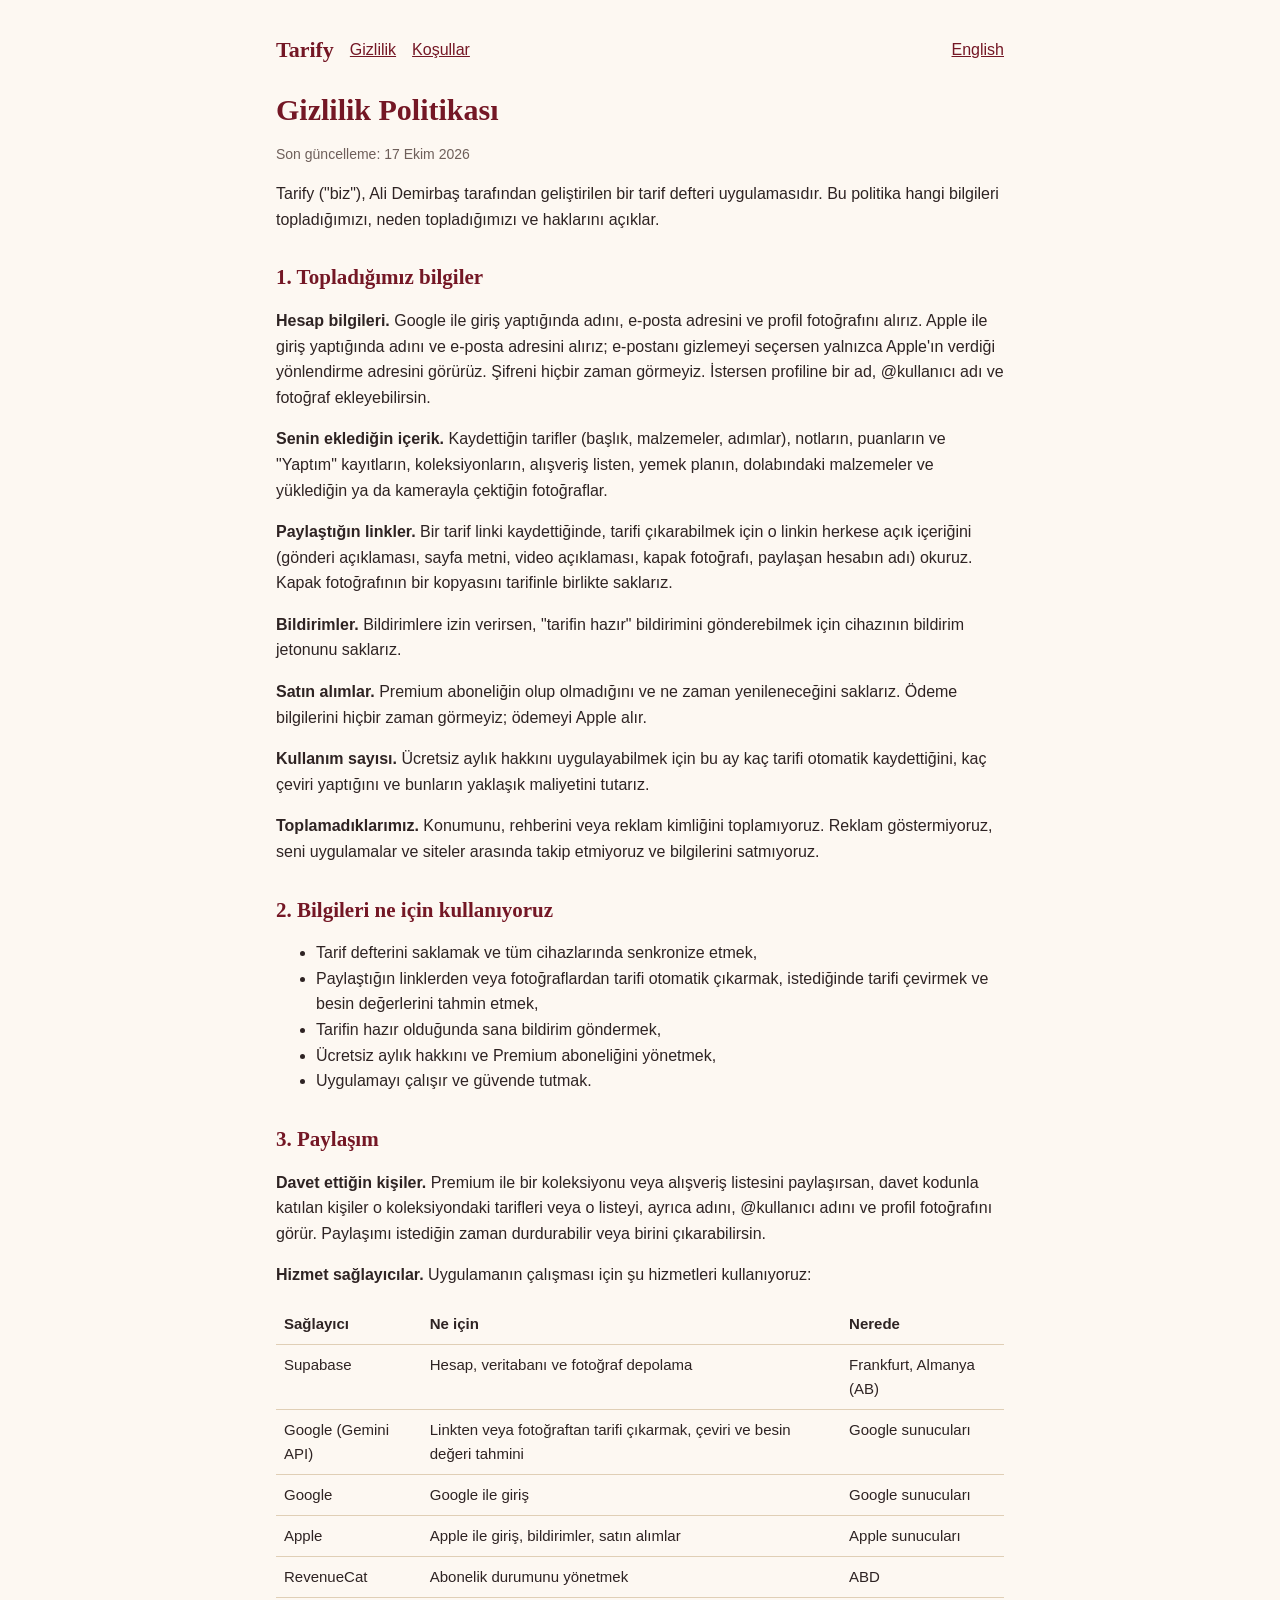
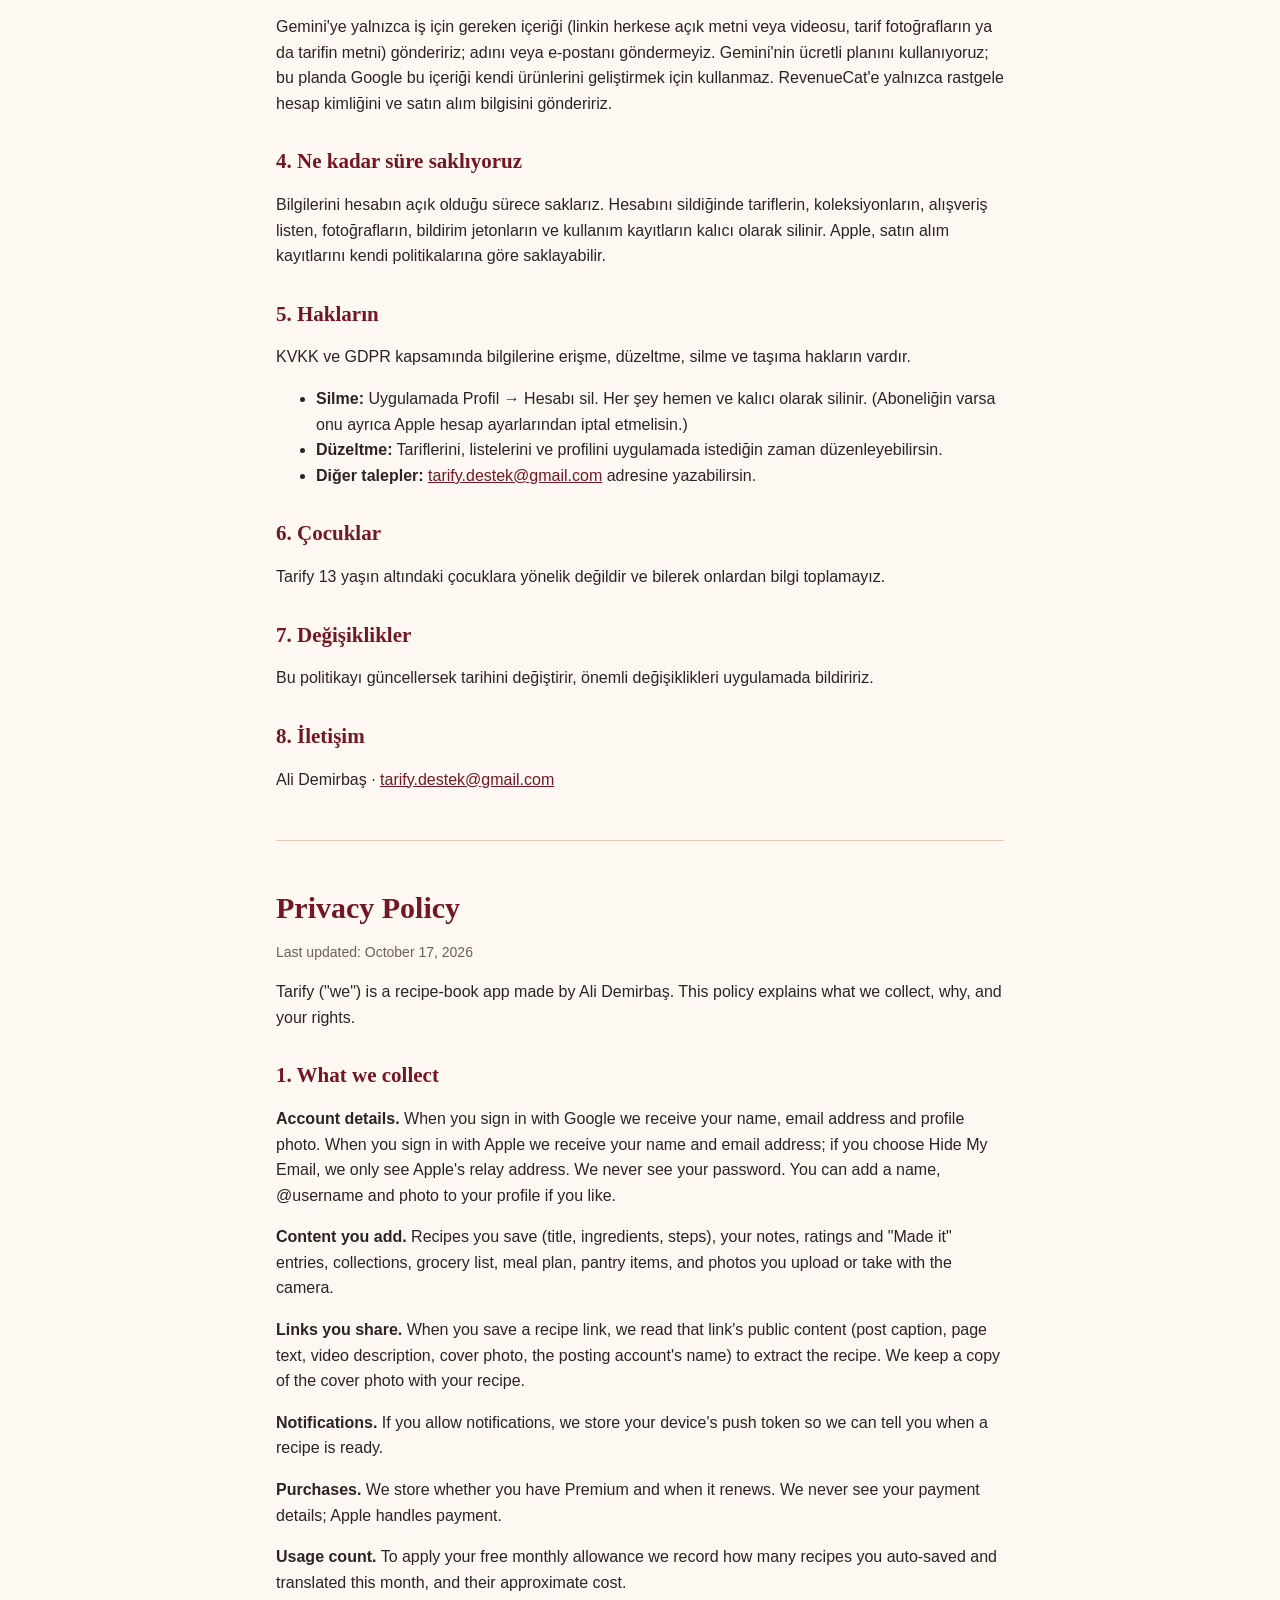
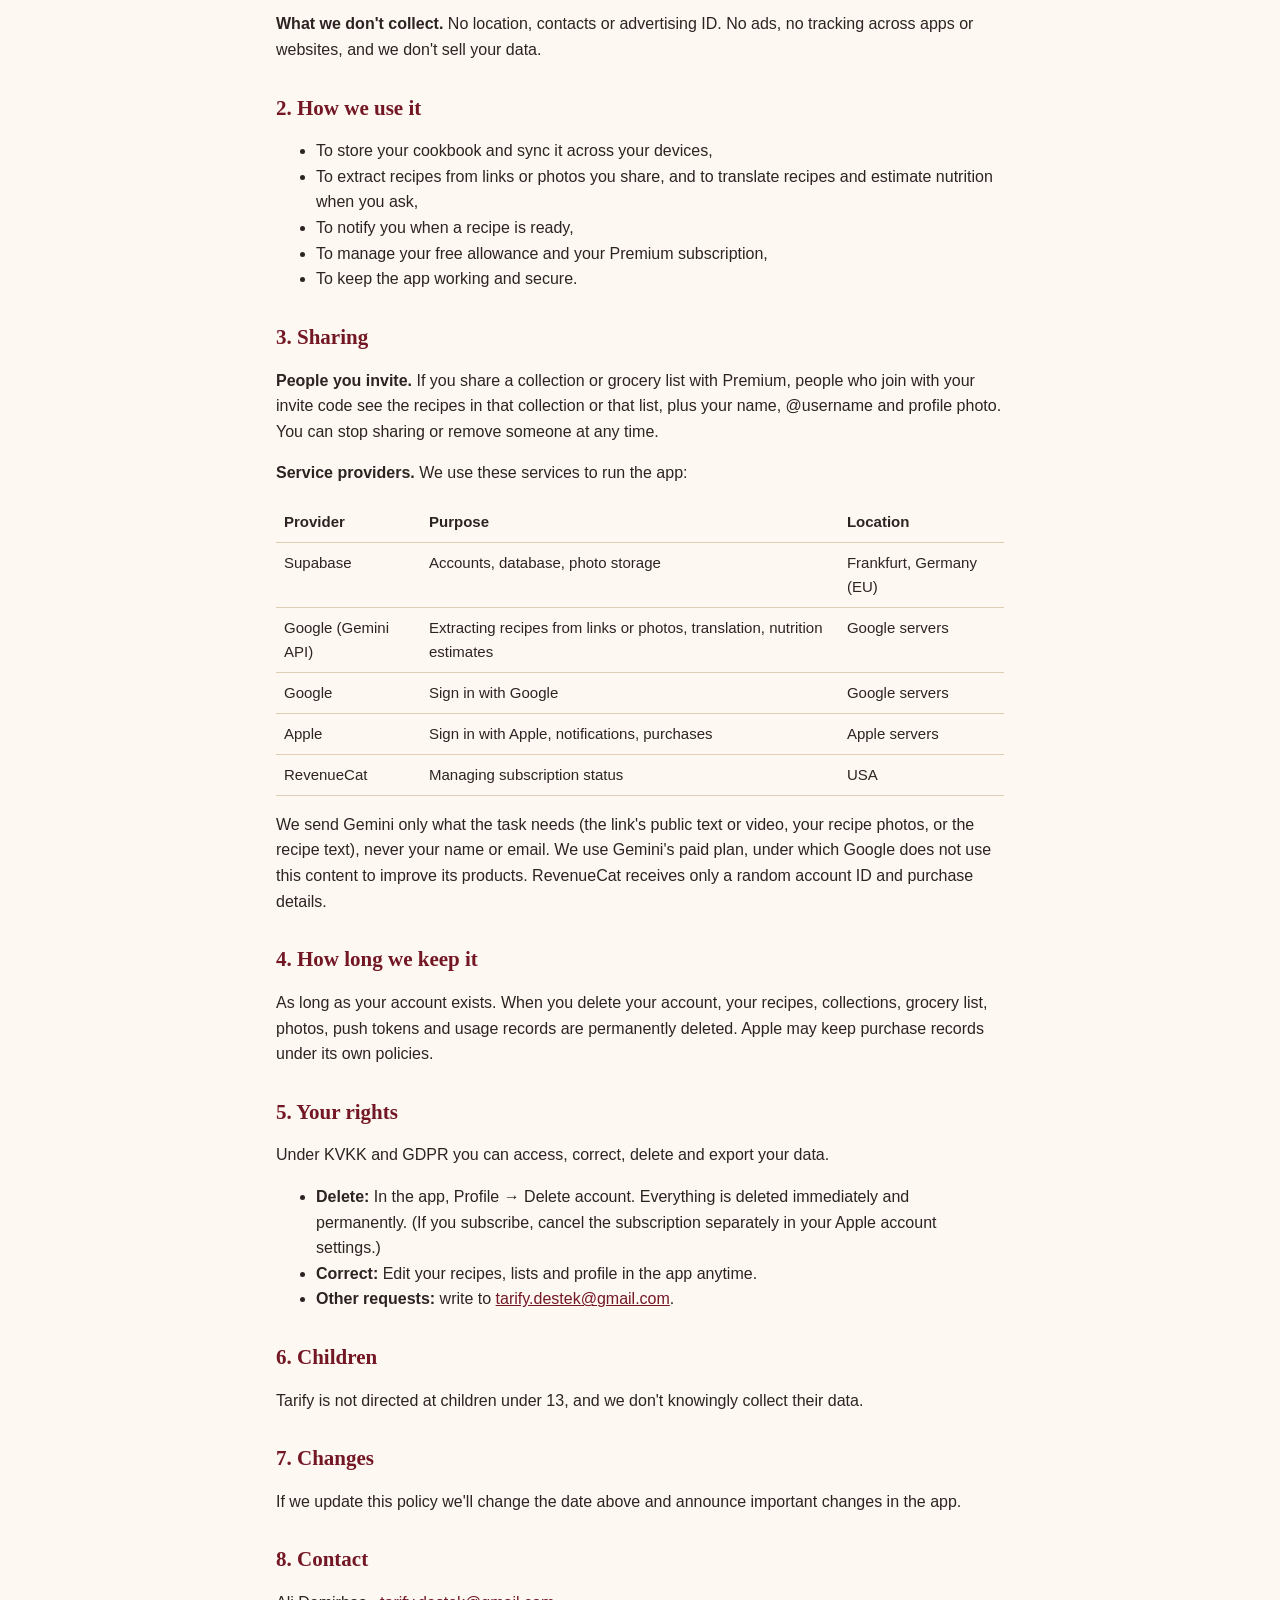
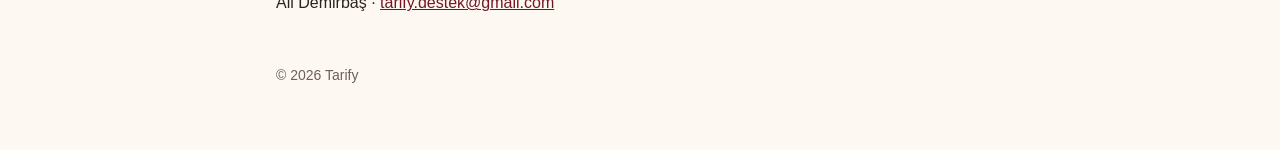
==== privacy.html @ b7f8b82b "Tarify privacy policy, terms and support pages Co-Authored-By: Claude Opus 5.5 <noreply@anthropic.co" ====
<!doctype html>
<html lang="tr">
<head>
<meta charset="utf-8">
<meta name="viewport" content="width=device-width, initial-scale=1">
<title>Tarify · Gizlilik Politikası / Privacy Policy</title>
<link rel="stylesheet" href="style.css">
</head>
<body>
<main>
<nav><a class="brand" href="./">Tarify</a><a href="privacy.html">Gizlilik</a><a href="terms.html">Koşullar</a><a class="lang" href="#en">English</a></nav>

<section id="tr" lang="tr">
<h1>Gizlilik Politikası</h1>
<p class="meta">Son güncelleme: 17 Ekim 2026</p>
<p>Tarify ("biz"), Ali Demirbaş tarafından geliştirilen bir tarif defteri uygulamasıdır. Bu politika hangi bilgileri topladığımızı, neden topladığımızı ve haklarını açıklar.</p>

<h2>1. Topladığımız bilgiler</h2>
<p><strong>Hesap bilgileri.</strong> Google ile giriş yaptığında adını, e-posta adresini ve profil fotoğrafını alırız. Apple ile giriş yaptığında adını ve e-posta adresini alırız; e-postanı gizlemeyi seçersen yalnızca Apple'ın verdiği yönlendirme adresini görürüz. Şifreni hiçbir zaman görmeyiz. İstersen profiline bir ad, @kullanıcı adı ve fotoğraf ekleyebilirsin.</p>
<p><strong>Senin eklediğin içerik.</strong> Kaydettiğin tarifler (başlık, malzemeler, adımlar), notların, puanların ve "Yaptım" kayıtların, koleksiyonların, alışveriş listen, yemek planın, dolabındaki malzemeler ve yüklediğin ya da kamerayla çektiğin fotoğraflar.</p>
<p><strong>Paylaştığın linkler.</strong> Bir tarif linki kaydettiğinde, tarifi çıkarabilmek için o linkin herkese açık içeriğini (gönderi açıklaması, sayfa metni, video açıklaması, kapak fotoğrafı, paylaşan hesabın adı) okuruz. Kapak fotoğrafının bir kopyasını tarifinle birlikte saklarız.</p>
<p><strong>Bildirimler.</strong> Bildirimlere izin verirsen, "tarifin hazır" bildirimini gönderebilmek için cihazının bildirim jetonunu saklarız.</p>
<p><strong>Satın alımlar.</strong> Premium aboneliğin olup olmadığını ve ne zaman yenileneceğini saklarız. Ödeme bilgilerini hiçbir zaman görmeyiz; ödemeyi Apple alır.</p>
<p><strong>Kullanım sayısı.</strong> Ücretsiz aylık hakkını uygulayabilmek için bu ay kaç tarifi otomatik kaydettiğini, kaç çeviri yaptığını ve bunların yaklaşık maliyetini tutarız.</p>
<p><strong>Toplamadıklarımız.</strong> Konumunu, rehberini veya reklam kimliğini toplamıyoruz. Reklam göstermiyoruz, seni uygulamalar ve siteler arasında takip etmiyoruz ve bilgilerini satmıyoruz.</p>

<h2>2. Bilgileri ne için kullanıyoruz</h2>
<ul>
<li>Tarif defterini saklamak ve tüm cihazlarında senkronize etmek,</li>
<li>Paylaştığın linklerden veya fotoğraflardan tarifi otomatik çıkarmak, istediğinde tarifi çevirmek ve besin değerlerini tahmin etmek,</li>
<li>Tarifin hazır olduğunda sana bildirim göndermek,</li>
<li>Ücretsiz aylık hakkını ve Premium aboneliğini yönetmek,</li>
<li>Uygulamayı çalışır ve güvende tutmak.</li>
</ul>

<h2>3. Paylaşım</h2>
<p><strong>Davet ettiğin kişiler.</strong> Premium ile bir koleksiyonu veya alışveriş listesini paylaşırsan, davet kodunla katılan kişiler o koleksiyondaki tarifleri veya o listeyi, ayrıca adını, @kullanıcı adını ve profil fotoğrafını görür. Paylaşımı istediğin zaman durdurabilir veya birini çıkarabilirsin.</p>
<p><strong>Hizmet sağlayıcılar.</strong> Uygulamanın çalışması için şu hizmetleri kullanıyoruz:</p>
<table>
<tr><th>Sağlayıcı</th><th>Ne için</th><th>Nerede</th></tr>
<tr><td>Supabase</td><td>Hesap, veritabanı ve fotoğraf depolama</td><td>Frankfurt, Almanya (AB)</td></tr>
<tr><td>Google (Gemini API)</td><td>Linkten veya fotoğraftan tarifi çıkarmak, çeviri ve besin değeri tahmini</td><td>Google sunucuları</td></tr>
<tr><td>Google</td><td>Google ile giriş</td><td>Google sunucuları</td></tr>
<tr><td>Apple</td><td>Apple ile giriş, bildirimler, satın alımlar</td><td>Apple sunucuları</td></tr>
<tr><td>RevenueCat</td><td>Abonelik durumunu yönetmek</td><td>ABD</td></tr>
</table>
<p>Gemini'ye yalnızca iş için gereken içeriği (linkin herkese açık metni veya videosu, tarif fotoğrafların ya da tarifin metni) göndeririz; adını veya e-postanı göndermeyiz. Gemini'nin ücretli planını kullanıyoruz; bu planda Google bu içeriği kendi ürünlerini geliştirmek için kullanmaz. RevenueCat'e yalnızca rastgele hesap kimliğini ve satın alım bilgisini göndeririz.</p>

<h2>4. Ne kadar süre saklıyoruz</h2>
<p>Bilgilerini hesabın açık olduğu sürece saklarız. Hesabını sildiğinde tariflerin, koleksiyonların, alışveriş listen, fotoğrafların, bildirim jetonların ve kullanım kayıtların kalıcı olarak silinir. Apple, satın alım kayıtlarını kendi politikalarına göre saklayabilir.</p>

<h2>5. Hakların</h2>
<p>KVKK ve GDPR kapsamında bilgilerine erişme, düzeltme, silme ve taşıma hakların vardır.</p>
<ul>
<li><strong>Silme:</strong> Uygulamada Profil → Hesabı sil. Her şey hemen ve kalıcı olarak silinir. (Aboneliğin varsa onu ayrıca Apple hesap ayarlarından iptal etmelisin.)</li>
<li><strong>Düzeltme:</strong> Tariflerini, listelerini ve profilini uygulamada istediğin zaman düzenleyebilirsin.</li>
<li><strong>Diğer talepler:</strong> <a href="mailto:tarify.destek@gmail.com">tarify.destek@gmail.com</a> adresine yazabilirsin.</li>
</ul>

<h2>6. Çocuklar</h2>
<p>Tarify 13 yaşın altındaki çocuklara yönelik değildir ve bilerek onlardan bilgi toplamayız.</p>

<h2>7. Değişiklikler</h2>
<p>Bu politikayı güncellersek tarihini değiştirir, önemli değişiklikleri uygulamada bildiririz.</p>

<h2>8. İletişim</h2>
<p>Ali Demirbaş · <a href="mailto:tarify.destek@gmail.com">tarify.destek@gmail.com</a></p>
</section>

<hr>

<section id="en" lang="en">
<h1>Privacy Policy</h1>
<p class="meta">Last updated: October 17, 2026</p>
<p>Tarify ("we") is a recipe-book app made by Ali Demirbaş. This policy explains what we collect, why, and your rights.</p>

<h2>1. What we collect</h2>
<p><strong>Account details.</strong> When you sign in with Google we receive your name, email address and profile photo. When you sign in with Apple we receive your name and email address; if you choose Hide My Email, we only see Apple's relay address. We never see your password. You can add a name, @username and photo to your profile if you like.</p>
<p><strong>Content you add.</strong> Recipes you save (title, ingredients, steps), your notes, ratings and "Made it" entries, collections, grocery list, meal plan, pantry items, and photos you upload or take with the camera.</p>
<p><strong>Links you share.</strong> When you save a recipe link, we read that link's public content (post caption, page text, video description, cover photo, the posting account's name) to extract the recipe. We keep a copy of the cover photo with your recipe.</p>
<p><strong>Notifications.</strong> If you allow notifications, we store your device's push token so we can tell you when a recipe is ready.</p>
<p><strong>Purchases.</strong> We store whether you have Premium and when it renews. We never see your payment details; Apple handles payment.</p>
<p><strong>Usage count.</strong> To apply your free monthly allowance we record how many recipes you auto-saved and translated this month, and their approximate cost.</p>
<p><strong>What we don't collect.</strong> No location, contacts or advertising ID. No ads, no tracking across apps or websites, and we don't sell your data.</p>

<h2>2. How we use it</h2>
<ul>
<li>To store your cookbook and sync it across your devices,</li>
<li>To extract recipes from links or photos you share, and to translate recipes and estimate nutrition when you ask,</li>
<li>To notify you when a recipe is ready,</li>
<li>To manage your free allowance and your Premium subscription,</li>
<li>To keep the app working and secure.</li>
</ul>

<h2>3. Sharing</h2>
<p><strong>People you invite.</strong> If you share a collection or grocery list with Premium, people who join with your invite code see the recipes in that collection or that list, plus your name, @username and profile photo. You can stop sharing or remove someone at any time.</p>
<p><strong>Service providers.</strong> We use these services to run the app:</p>
<table>
<tr><th>Provider</th><th>Purpose</th><th>Location</th></tr>
<tr><td>Supabase</td><td>Accounts, database, photo storage</td><td>Frankfurt, Germany (EU)</td></tr>
<tr><td>Google (Gemini API)</td><td>Extracting recipes from links or photos, translation, nutrition estimates</td><td>Google servers</td></tr>
<tr><td>Google</td><td>Sign in with Google</td><td>Google servers</td></tr>
<tr><td>Apple</td><td>Sign in with Apple, notifications, purchases</td><td>Apple servers</td></tr>
<tr><td>RevenueCat</td><td>Managing subscription status</td><td>USA</td></tr>
</table>
<p>We send Gemini only what the task needs (the link's public text or video, your recipe photos, or the recipe text), never your name or email. We use Gemini's paid plan, under which Google does not use this content to improve its products. RevenueCat receives only a random account ID and purchase details.</p>

<h2>4. How long we keep it</h2>
<p>As long as your account exists. When you delete your account, your recipes, collections, grocery list, photos, push tokens and usage records are permanently deleted. Apple may keep purchase records under its own policies.</p>

<h2>5. Your rights</h2>
<p>Under KVKK and GDPR you can access, correct, delete and export your data.</p>
<ul>
<li><strong>Delete:</strong> In the app, Profile → Delete account. Everything is deleted immediately and permanently. (If you subscribe, cancel the subscription separately in your Apple account settings.)</li>
<li><strong>Correct:</strong> Edit your recipes, lists and profile in the app anytime.</li>
<li><strong>Other requests:</strong> write to <a href="mailto:tarify.destek@gmail.com">tarify.destek@gmail.com</a>.</li>
</ul>

<h2>6. Children</h2>
<p>Tarify is not directed at children under 13, and we don't knowingly collect their data.</p>

<h2>7. Changes</h2>
<p>If we update this policy we'll change the date above and announce important changes in the app.</p>

<h2>8. Contact</h2>
<p>Ali Demirbaş · <a href="mailto:tarify.destek@gmail.com">tarify.destek@gmail.com</a></p>
</section>

<footer>© 2026 Tarify</footer>
</main>
</body>
</html>
---- style.css ----
:root{--bg:#FDF8F2;--surface:#EFE5D6;--primary:#741725;--text:#2E2323;--muted:#6E5F5A;--border:#E0CFB6}
@media (prefers-color-scheme:dark){:root{--bg:#1C1718;--surface:#2A2223;--primary:#E08A92;--text:#EFE5D6;--muted:#B8ABA0;--border:#4A3D3E}}
*{box-sizing:border-box}
body{margin:0;background:var(--bg);color:var(--text);font:16px/1.6 -apple-system,BlinkMacSystemFont,"Segoe UI",Roboto,sans-serif}
main{max-width:760px;margin:0 auto;padding:32px 16px 64px}
h1,h2{font-family:Georgia,"Times New Roman",serif;color:var(--primary);line-height:1.25}
h1{font-size:30px;margin:8px 0 4px}h2{font-size:21px;margin-top:32px}
a{color:var(--primary)}
.brand{font-family:Georgia,serif;font-size:22px;font-weight:600;color:var(--primary);text-decoration:none}
nav{display:flex;flex-wrap:wrap;gap:8px 16px;align-items:center;margin-bottom:24px}
nav a.lang{margin-left:auto}
.meta{color:var(--muted);font-size:14px}
.card{background:var(--surface);border-radius:16px;padding:16px 20px;margin:16px 0}
table{width:100%;border-collapse:collapse;font-size:15px}
td,th{text-align:left;padding:8px;border-bottom:1px solid var(--border);vertical-align:top}
hr{border:0;border-top:1px solid var(--border);margin:48px 0}
footer{color:var(--muted);font-size:14px;margin-top:48px}
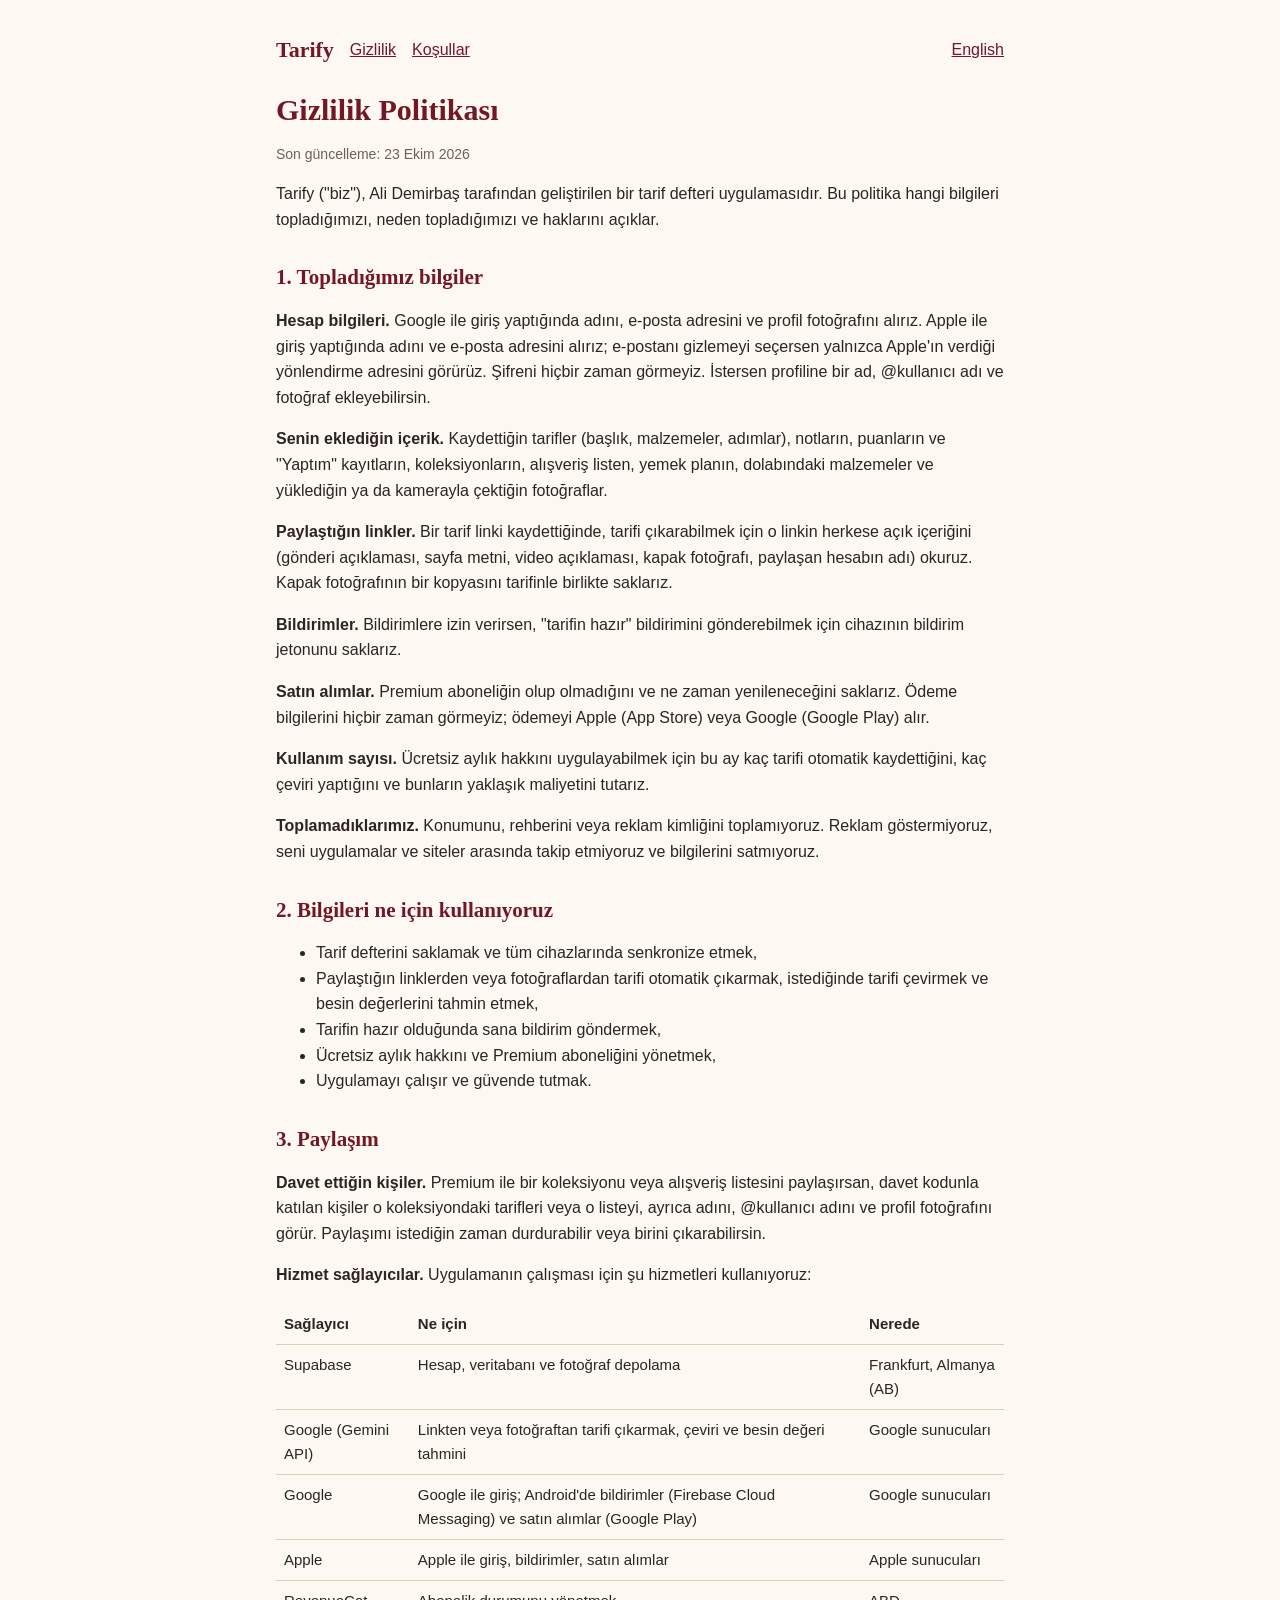
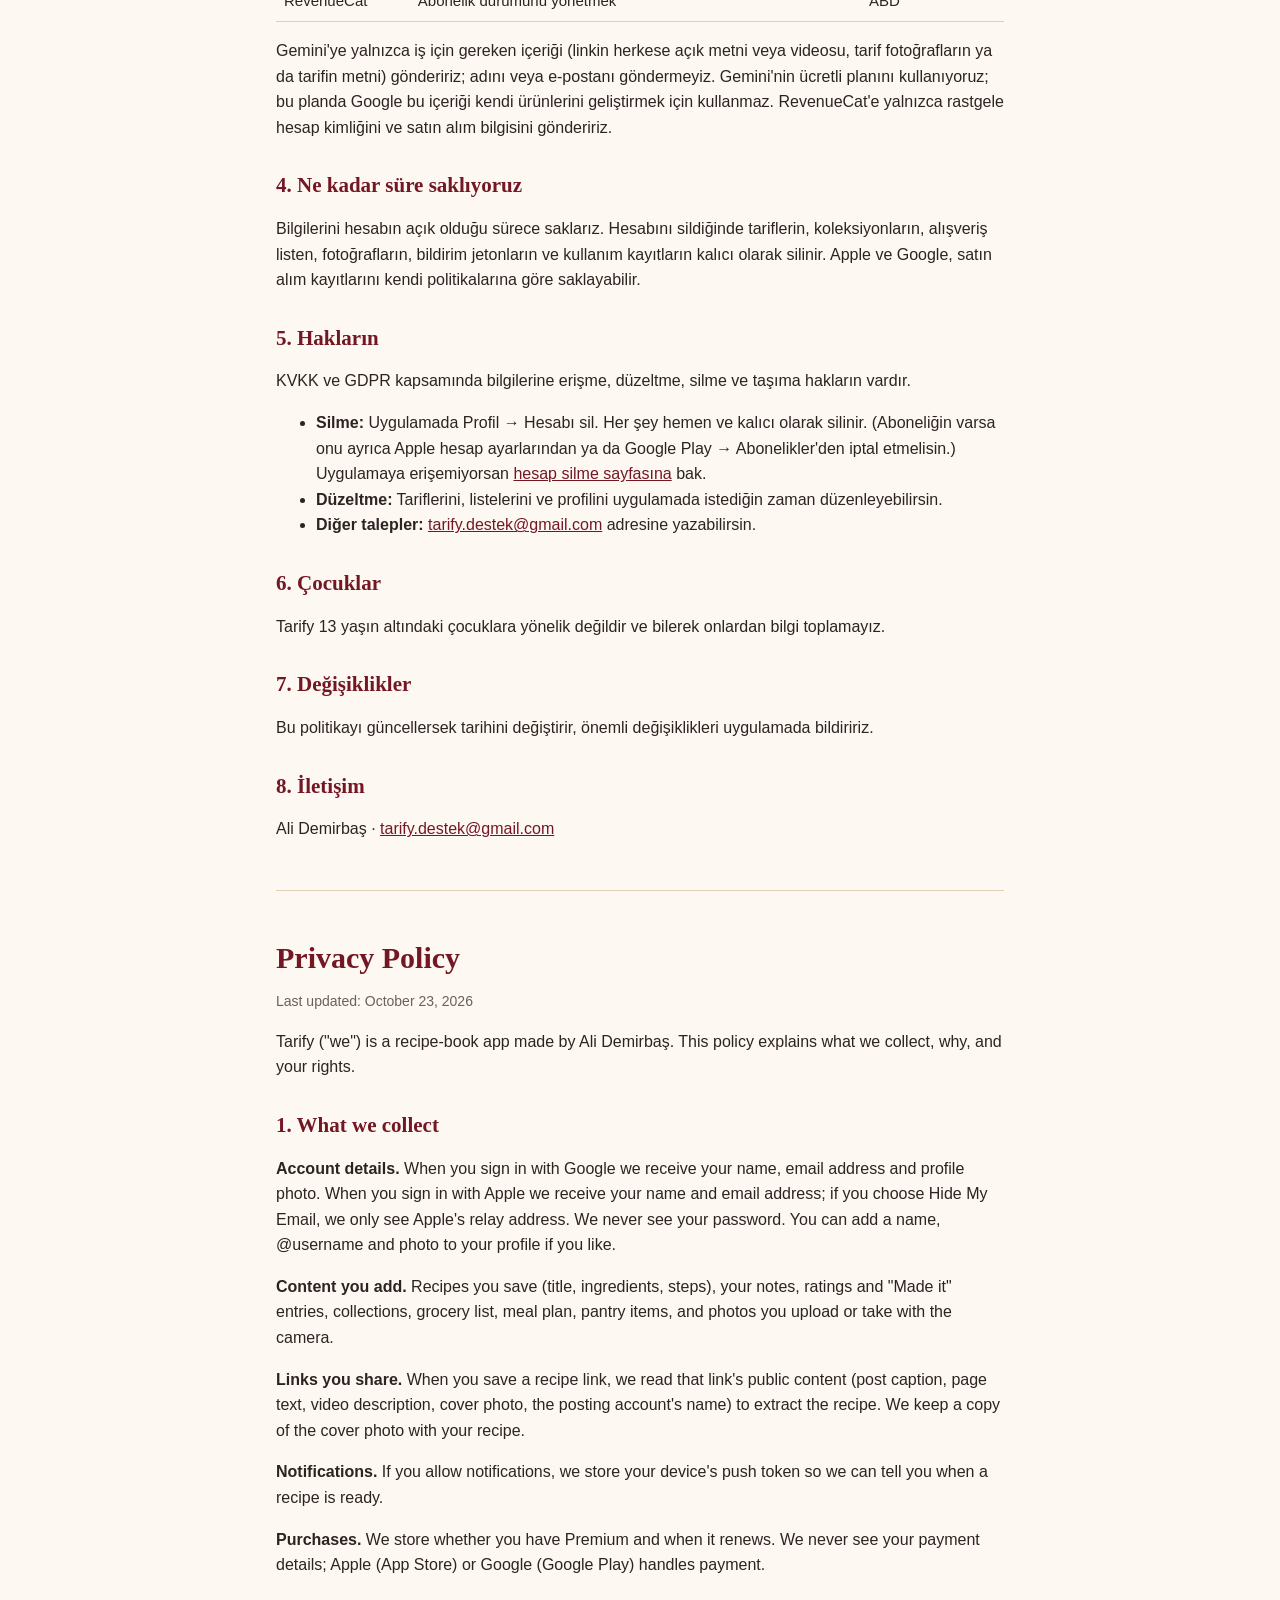
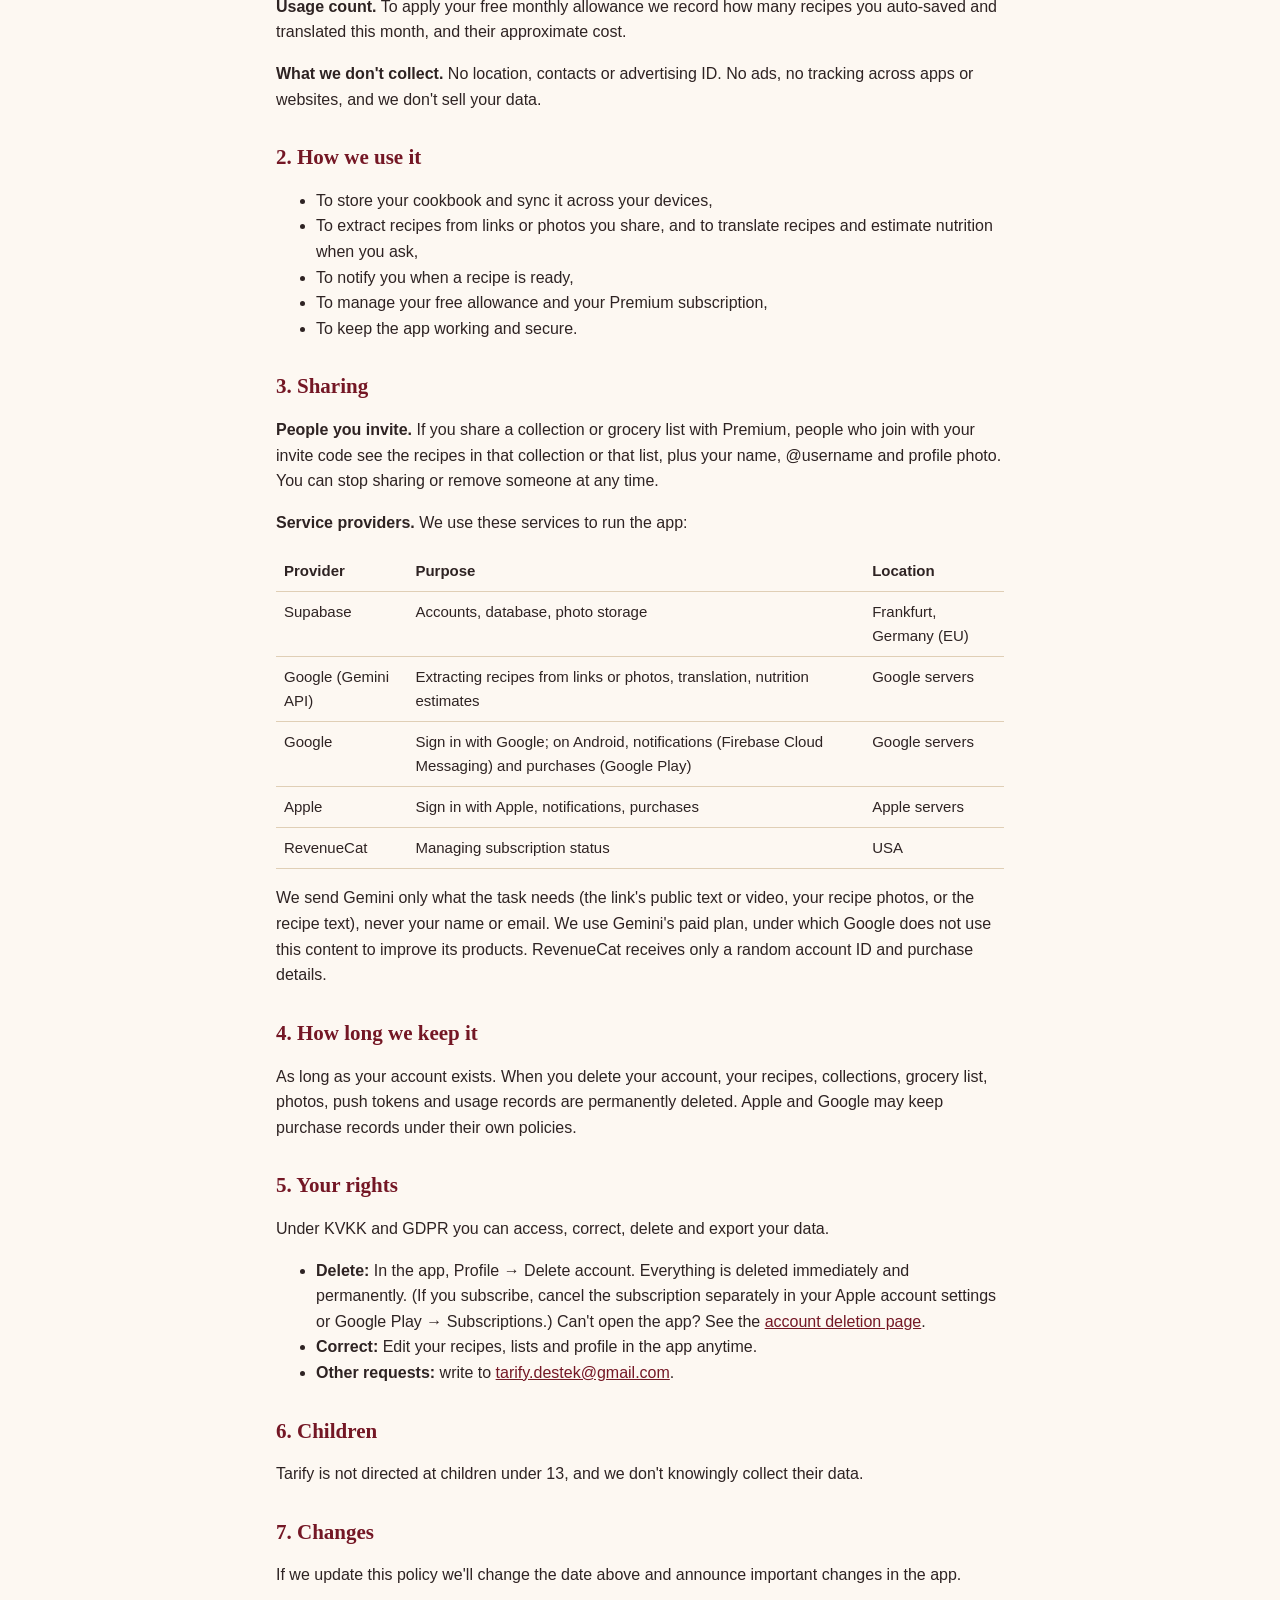
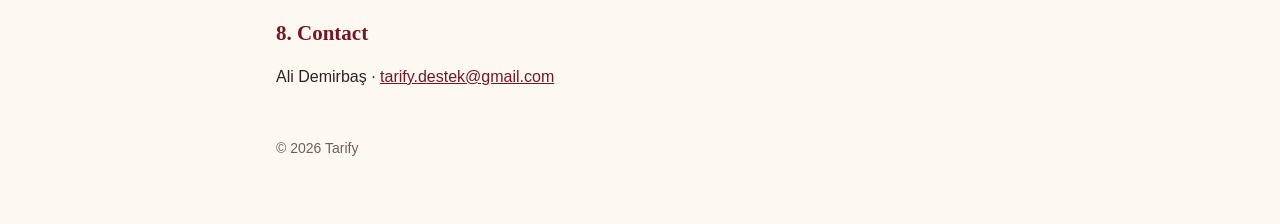
==== commit 094f0fec: "Cover Google Play in privacy, terms and support; add account deletion page Co-Authored-By: Claude Op" ====
--- a/privacy.html
+++ b/privacy.html
@@ -12,7 +12,7 @@
 
 <section id="tr" lang="tr">
 <h1>Gizlilik Politikası</h1>
-<p class="meta">Son güncelleme: 17 Ekim 2026</p>
+<p class="meta">Son güncelleme: 23 Ekim 2026</p>
 <p>Tarify ("biz"), Ali Demirbaş tarafından geliştirilen bir tarif defteri uygulamasıdır. Bu politika hangi bilgileri topladığımızı, neden topladığımızı ve haklarını açıklar.</p>
 
 <h2>1. Topladığımız bilgiler</h2>
@@ -20,7 +20,7 @@
 <p><strong>Senin eklediğin içerik.</strong> Kaydettiğin tarifler (başlık, malzemeler, adımlar), notların, puanların ve "Yaptım" kayıtların, koleksiyonların, alışveriş listen, yemek planın, dolabındaki malzemeler ve yüklediğin ya da kamerayla çektiğin fotoğraflar.</p>
 <p><strong>Paylaştığın linkler.</strong> Bir tarif linki kaydettiğinde, tarifi çıkarabilmek için o linkin herkese açık içeriğini (gönderi açıklaması, sayfa metni, video açıklaması, kapak fotoğrafı, paylaşan hesabın adı) okuruz. Kapak fotoğrafının bir kopyasını tarifinle birlikte saklarız.</p>
 <p><strong>Bildirimler.</strong> Bildirimlere izin verirsen, "tarifin hazır" bildirimini gönderebilmek için cihazının bildirim jetonunu saklarız.</p>
-<p><strong>Satın alımlar.</strong> Premium aboneliğin olup olmadığını ve ne zaman yenileneceğini saklarız. Ödeme bilgilerini hiçbir zaman görmeyiz; ödemeyi Apple alır.</p>
+<p><strong>Satın alımlar.</strong> Premium aboneliğin olup olmadığını ve ne zaman yenileneceğini saklarız. Ödeme bilgilerini hiçbir zaman görmeyiz; ödemeyi Apple (App Store) veya Google (Google Play) alır.</p>
 <p><strong>Kullanım sayısı.</strong> Ücretsiz aylık hakkını uygulayabilmek için bu ay kaç tarifi otomatik kaydettiğini, kaç çeviri yaptığını ve bunların yaklaşık maliyetini tutarız.</p>
 <p><strong>Toplamadıklarımız.</strong> Konumunu, rehberini veya reklam kimliğini toplamıyoruz. Reklam göstermiyoruz, seni uygulamalar ve siteler arasında takip etmiyoruz ve bilgilerini satmıyoruz.</p>
 
@@ -40,19 +40,19 @@
 <tr><th>Sağlayıcı</th><th>Ne için</th><th>Nerede</th></tr>
 <tr><td>Supabase</td><td>Hesap, veritabanı ve fotoğraf depolama</td><td>Frankfurt, Almanya (AB)</td></tr>
 <tr><td>Google (Gemini API)</td><td>Linkten veya fotoğraftan tarifi çıkarmak, çeviri ve besin değeri tahmini</td><td>Google sunucuları</td></tr>
-<tr><td>Google</td><td>Google ile giriş</td><td>Google sunucuları</td></tr>
+<tr><td>Google</td><td>Google ile giriş; Android'de bildirimler (Firebase Cloud Messaging) ve satın alımlar (Google Play)</td><td>Google sunucuları</td></tr>
 <tr><td>Apple</td><td>Apple ile giriş, bildirimler, satın alımlar</td><td>Apple sunucuları</td></tr>
 <tr><td>RevenueCat</td><td>Abonelik durumunu yönetmek</td><td>ABD</td></tr>
 </table>
 <p>Gemini'ye yalnızca iş için gereken içeriği (linkin herkese açık metni veya videosu, tarif fotoğrafların ya da tarifin metni) göndeririz; adını veya e-postanı göndermeyiz. Gemini'nin ücretli planını kullanıyoruz; bu planda Google bu içeriği kendi ürünlerini geliştirmek için kullanmaz. RevenueCat'e yalnızca rastgele hesap kimliğini ve satın alım bilgisini göndeririz.</p>
 
 <h2>4. Ne kadar süre saklıyoruz</h2>
-<p>Bilgilerini hesabın açık olduğu sürece saklarız. Hesabını sildiğinde tariflerin, koleksiyonların, alışveriş listen, fotoğrafların, bildirim jetonların ve kullanım kayıtların kalıcı olarak silinir. Apple, satın alım kayıtlarını kendi politikalarına göre saklayabilir.</p>
+<p>Bilgilerini hesabın açık olduğu sürece saklarız. Hesabını sildiğinde tariflerin, koleksiyonların, alışveriş listen, fotoğrafların, bildirim jetonların ve kullanım kayıtların kalıcı olarak silinir. Apple ve Google, satın alım kayıtlarını kendi politikalarına göre saklayabilir.</p>
 
 <h2>5. Hakların</h2>
 <p>KVKK ve GDPR kapsamında bilgilerine erişme, düzeltme, silme ve taşıma hakların vardır.</p>
 <ul>
-<li><strong>Silme:</strong> Uygulamada Profil → Hesabı sil. Her şey hemen ve kalıcı olarak silinir. (Aboneliğin varsa onu ayrıca Apple hesap ayarlarından iptal etmelisin.)</li>
+<li><strong>Silme:</strong> Uygulamada Profil → Hesabı sil. Her şey hemen ve kalıcı olarak silinir. (Aboneliğin varsa onu ayrıca Apple hesap ayarlarından ya da Google Play → Abonelikler'den iptal etmelisin.) Uygulamaya erişemiyorsan <a href="delete-account.html">hesap silme sayfasına</a> bak.</li>
 <li><strong>Düzeltme:</strong> Tariflerini, listelerini ve profilini uygulamada istediğin zaman düzenleyebilirsin.</li>
 <li><strong>Diğer talepler:</strong> <a href="mailto:tarify.destek@gmail.com">tarify.destek@gmail.com</a> adresine yazabilirsin.</li>
 </ul>
@@ -71,7 +71,7 @@
 
 <section id="en" lang="en">
 <h1>Privacy Policy</h1>
-<p class="meta">Last updated: October 17, 2026</p>
+<p class="meta">Last updated: October 23, 2026</p>
 <p>Tarify ("we") is a recipe-book app made by Ali Demirbaş. This policy explains what we collect, why, and your rights.</p>
 
 <h2>1. What we collect</h2>
@@ -79,7 +79,7 @@
 <p><strong>Content you add.</strong> Recipes you save (title, ingredients, steps), your notes, ratings and "Made it" entries, collections, grocery list, meal plan, pantry items, and photos you upload or take with the camera.</p>
 <p><strong>Links you share.</strong> When you save a recipe link, we read that link's public content (post caption, page text, video description, cover photo, the posting account's name) to extract the recipe. We keep a copy of the cover photo with your recipe.</p>
 <p><strong>Notifications.</strong> If you allow notifications, we store your device's push token so we can tell you when a recipe is ready.</p>
-<p><strong>Purchases.</strong> We store whether you have Premium and when it renews. We never see your payment details; Apple handles payment.</p>
+<p><strong>Purchases.</strong> We store whether you have Premium and when it renews. We never see your payment details; Apple (App Store) or Google (Google Play) handles payment.</p>
 <p><strong>Usage count.</strong> To apply your free monthly allowance we record how many recipes you auto-saved and translated this month, and their approximate cost.</p>
 <p><strong>What we don't collect.</strong> No location, contacts or advertising ID. No ads, no tracking across apps or websites, and we don't sell your data.</p>
 
@@ -99,19 +99,19 @@
 <tr><th>Provider</th><th>Purpose</th><th>Location</th></tr>
 <tr><td>Supabase</td><td>Accounts, database, photo storage</td><td>Frankfurt, Germany (EU)</td></tr>
 <tr><td>Google (Gemini API)</td><td>Extracting recipes from links or photos, translation, nutrition estimates</td><td>Google servers</td></tr>
-<tr><td>Google</td><td>Sign in with Google</td><td>Google servers</td></tr>
+<tr><td>Google</td><td>Sign in with Google; on Android, notifications (Firebase Cloud Messaging) and purchases (Google Play)</td><td>Google servers</td></tr>
 <tr><td>Apple</td><td>Sign in with Apple, notifications, purchases</td><td>Apple servers</td></tr>
 <tr><td>RevenueCat</td><td>Managing subscription status</td><td>USA</td></tr>
 </table>
 <p>We send Gemini only what the task needs (the link's public text or video, your recipe photos, or the recipe text), never your name or email. We use Gemini's paid plan, under which Google does not use this content to improve its products. RevenueCat receives only a random account ID and purchase details.</p>
 
 <h2>4. How long we keep it</h2>
-<p>As long as your account exists. When you delete your account, your recipes, collections, grocery list, photos, push tokens and usage records are permanently deleted. Apple may keep purchase records under its own policies.</p>
+<p>As long as your account exists. When you delete your account, your recipes, collections, grocery list, photos, push tokens and usage records are permanently deleted. Apple and Google may keep purchase records under their own policies.</p>
 
 <h2>5. Your rights</h2>
 <p>Under KVKK and GDPR you can access, correct, delete and export your data.</p>
 <ul>
-<li><strong>Delete:</strong> In the app, Profile → Delete account. Everything is deleted immediately and permanently. (If you subscribe, cancel the subscription separately in your Apple account settings.)</li>
+<li><strong>Delete:</strong> In the app, Profile → Delete account. Everything is deleted immediately and permanently. (If you subscribe, cancel the subscription separately in your Apple account settings or Google Play → Subscriptions.) Can't open the app? See the <a href="delete-account.html#en">account deletion page</a>.</li>
 <li><strong>Correct:</strong> Edit your recipes, lists and profile in the app anytime.</li>
 <li><strong>Other requests:</strong> write to <a href="mailto:tarify.destek@gmail.com">tarify.destek@gmail.com</a>.</li>
 </ul>
